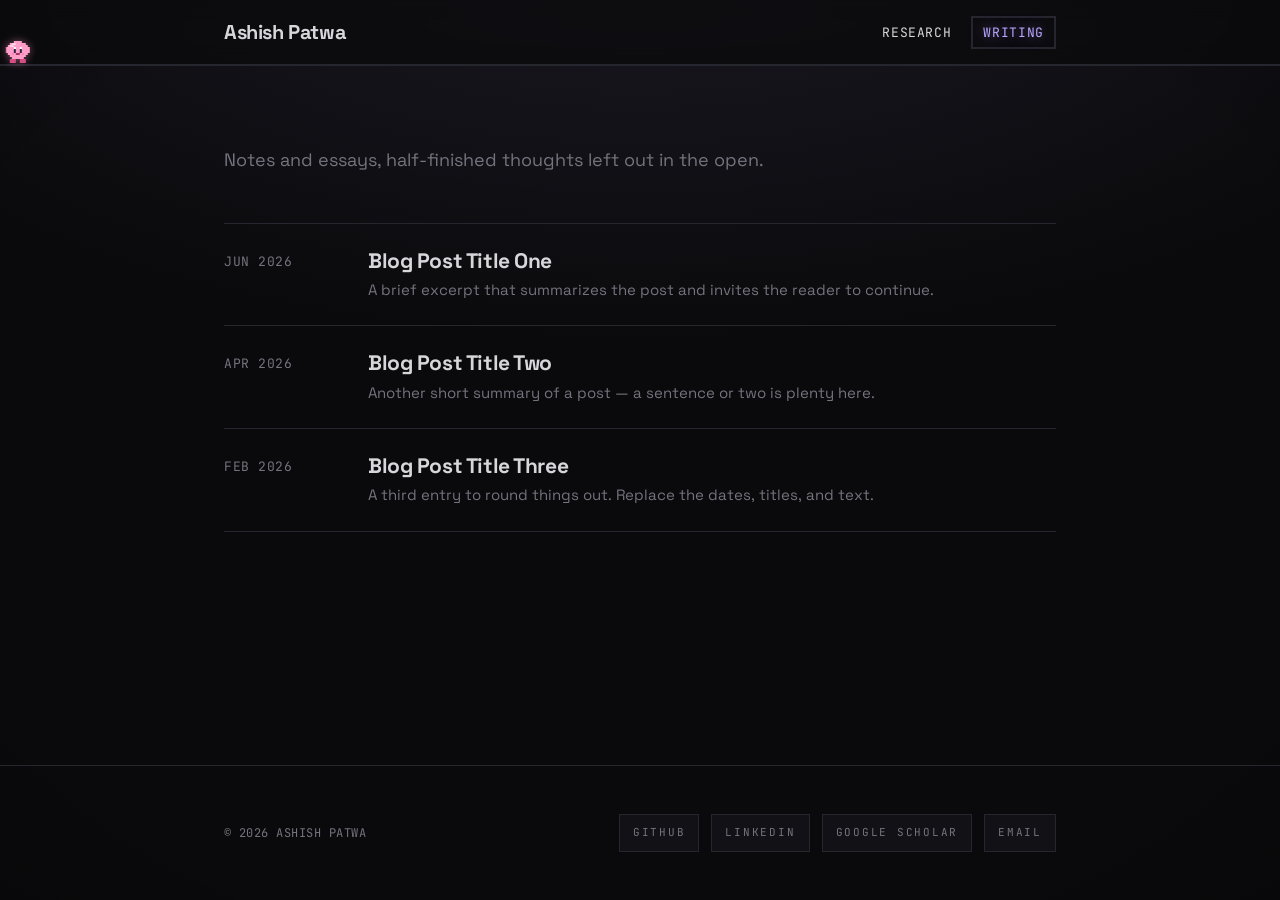
==== personal-webpage/src/sections/blogs.html @ 7896c079 "Add Ashish Patwa personal site (dark mysterious theme, research/writing pages, pixel Poyo mascot)" ====
<!DOCTYPE html>
<html lang="en">
<head>
    <meta charset="UTF-8">
    <meta name="viewport" content="width=device-width, initial-scale=1.0">
    <title>Writing — Ashish Patwa</title>
    <link rel="preconnect" href="https://fonts.googleapis.com">
    <link rel="preconnect" href="https://fonts.gstatic.com" crossorigin>
    <link href="https://fonts.googleapis.com/css2?family=Space+Grotesk:wght@400;500;700&family=JetBrains+Mono:wght@400;500;700&display=swap" rel="stylesheet">
    <link rel="stylesheet" href="../styles/design-tokens.css">
    <link rel="stylesheet" href="../styles/main.css">
</head>
<body>
    <header class="nav">
        <div class="container nav__inner">
            <a class="nav__brand" href="../index.html">Ashish Patwa</a>

            <button class="nav__toggle" id="navToggle" aria-label="Toggle navigation" aria-expanded="false" aria-controls="navList">
                <span class="nav__toggle-bar"></span>
            </button>

            <nav>
                <ul class="nav__list" id="navList">
                    <li><a class="nav__link" href="../index.html">Research</a></li>
                    <li><a class="nav__link is-active" href="blogs.html">Writing</a></li>
                </ul>
            </nav>
        </div>

        <!-- Poyo: pixel mascot — stands still, walks to where you click -->
        <div class="poyo" aria-hidden="true">
            <span class="poyo__say">poyo!</span>
            <div class="poyo__char">
                <svg class="poyo__svg" viewBox="0 0 12 11" shape-rendering="crispEdges" xmlns="http://www.w3.org/2000/svg">
                    <g fill="#ff9ec9">
                        <rect x="4" y="0" width="4" height="1"/>
                        <rect x="2" y="1" width="8" height="1"/>
                        <rect x="1" y="2" width="10" height="1"/>
                        <rect x="0" y="3" width="12" height="1"/>
                        <rect x="0" y="4" width="12" height="1"/>
                        <rect x="0" y="5" width="12" height="1"/>
                        <rect x="1" y="6" width="10" height="1"/>
                        <rect x="2" y="7" width="8" height="1"/>
                        <rect x="3" y="8" width="6" height="1"/>
                    </g>
                    <g fill="#ffd1e6">
                        <rect x="3" y="1" width="2" height="1"/>
                        <rect x="2" y="2" width="2" height="1"/>
                    </g>
                    <g fill="#ff7fb0">
                        <rect x="3" y="6" width="1" height="1"/>
                        <rect x="8" y="6" width="1" height="1"/>
                    </g>
                    <g fill="#2a2444">
                        <rect x="4" y="3" width="1" height="3"/>
                        <rect x="7" y="3" width="1" height="3"/>
                    </g>
                    <g fill="#ffffff">
                        <rect x="4" y="3" width="1" height="1"/>
                        <rect x="7" y="3" width="1" height="1"/>
                    </g>
                    <rect x="5" y="6" width="2" height="1" fill="#a83260"/>
                    <g class="poyo-feet poyo-feet--idle" fill="#d94d86">
                        <rect x="2" y="9" width="3" height="2"/>
                        <rect x="7" y="9" width="3" height="2"/>
                    </g>
                    <g class="poyo-feet poyo-feet--a" fill="#d94d86">
                        <rect x="3" y="9" width="3" height="2"/>
                        <rect x="6" y="9" width="3" height="2"/>
                    </g>
                    <g class="poyo-feet poyo-feet--b" fill="#d94d86">
                        <rect x="1" y="9" width="3" height="2"/>
                        <rect x="8" y="9" width="3" height="2"/>
                    </g>
                </svg>
            </div>
        </div>
    </header>

    <main>
        <section class="section" id="writing">
            <div class="container">
                <p class="lead">Notes and essays, half-finished thoughts left out in the open.</p>

                <ul class="post-list">
                    <li class="post">
                        <span class="post__date">Jun 2026</span>
                        <div>
                            <h3 class="post__title"><a href="#">Blog Post Title One</a></h3>
                            <p class="post__excerpt">A brief excerpt that summarizes the post and invites the reader to continue.</p>
                        </div>
                    </li>
                    <li class="post">
                        <span class="post__date">Apr 2026</span>
                        <div>
                            <h3 class="post__title"><a href="#">Blog Post Title Two</a></h3>
                            <p class="post__excerpt">Another short summary of a post — a sentence or two is plenty here.</p>
                        </div>
                    </li>
                    <li class="post">
                        <span class="post__date">Feb 2026</span>
                        <div>
                            <h3 class="post__title"><a href="#">Blog Post Title Three</a></h3>
                            <p class="post__excerpt">A third entry to round things out. Replace the dates, titles, and text.</p>
                        </div>
                    </li>
                </ul>
            </div>
        </section>
    </main>

    <footer class="footer">
        <div class="container footer__inner">
            <span class="footer__copy">© 2026 Ashish Patwa</span>
            <div class="footer__links">
                <a href="https://github.com/yourname" target="_blank" rel="noopener">GitHub</a>
                <a href="https://linkedin.com/in/yourname" target="_blank" rel="noopener">LinkedIn</a>
                <a href="https://scholar.google.com/citations?user=YOUR_ID" target="_blank" rel="noopener">Google Scholar</a>
                <a href="mailto:you@example.com">Email</a>
            </div>
        </div>
    </footer>

    <script src="../scripts/main.js"></script>
</body>
</html>
---- personal-webpage/src/styles/design-tokens.css ----
:root {
  color-scheme: dark;

  /* ---- Mysterious palette ---- */
  --paper: #0a0a0c;        /* near-black base */
  --panel: #121216;        /* faint raised surface */
  --ink: #d6d6db;          /* soft primary text (not bright white) */
  --muted: #74737e;        /* dim secondary text */
  --faint: #26262e;        /* hairline borders */
  --accent: #b9a6ff;       /* ethereal violet glow */
  --on-accent: #0a0a0c;    /* text on accent fills */

  /* ---- Type ---- */
  --font-sans: 'Space Grotesk', system-ui, -apple-system, 'Segoe UI', sans-serif;
  --font-mono: 'JetBrains Mono', 'SF Mono', ui-monospace, monospace;

  /* ---- Primitives ---- */
  --border: 1px solid var(--faint);
  --border-bold: 1px solid var(--muted);
  --shadow: none;
  --shadow-lg: 0 0 40px rgba(185, 166, 255, 0.18);
  --glow: 0 0 24px rgba(185, 166, 255, 0.20);
  --radius: 2px;

  /* ---- Layout ---- */
  --maxw: 880px;
  --gutter: 24px;

  /* ---- Spacing (4px grid) ---- */
  --s-1: 4px;
  --s-2: 8px;
  --s-3: 12px;
  --s-4: 16px;
  --s-5: 24px;
  --s-6: 32px;
  --s-7: 48px;
  --s-8: 64px;
  --s-9: 80px;
  --s-10: 96px;

  /* ---- Motion ---- */
  --t-fast: 140ms ease;
  --t-base: 240ms ease;
}
---- personal-webpage/src/styles/main.css ----
/* ============================================================
   Personal Webpage — Neo-brutalist / minimal
   ============================================================ */

*,
*::before,
*::after {
    box-sizing: border-box;
}

html {
    scroll-behavior: smooth;
    scroll-padding-top: 84px;
}

body {
    margin: 0;
    min-height: 100vh;
    display: flex;
    flex-direction: column;
    background-color: var(--paper);
    background-image:
        radial-gradient(120% 80% at 50% -10%, rgba(185, 166, 255, 0.10), transparent 60%),
        radial-gradient(100% 100% at 50% 50%, transparent 55%, rgba(0, 0, 0, 0.55) 100%);
    background-attachment: fixed;
    color: var(--ink);
    font-family: var(--font-sans);
    font-size: 17px;
    line-height: 1.6;
    -webkit-font-smoothing: antialiased;
    text-rendering: optimizeLegibility;
}

/* Push the footer to the bottom on short pages (sticky footer) */
main {
    flex: 1 0 auto;
}

/* ---------- Typography ---------- */
h1,
h2,
h3,
h4 {
    margin: 0;
    font-weight: 700;
    line-height: 1.05;
    letter-spacing: -0.02em;
}

p { margin: 0; }
a { color: inherit; text-decoration: none; }
ul { margin: 0; padding: 0; list-style: none; }
strong { font-weight: 700; }

.mark {
    color: var(--accent);
    text-shadow: 0 0 18px rgba(185, 166, 255, 0.55);
}

.cursor {
    color: var(--accent);
    text-shadow: 0 0 18px rgba(185, 166, 255, 0.6);
    animation: blink 1.2s steps(1) infinite;
}

@keyframes blink {
    50% { opacity: 0; }
}

.kicker {
    display: inline-block;
    font-family: var(--font-mono);
    font-size: 12px;
    font-weight: 500;
    text-transform: uppercase;
    letter-spacing: 0.28em;
    color: var(--muted);
    margin-bottom: var(--s-4);
}

.heading {
    font-size: 34px;
    margin-bottom: var(--s-5);
    letter-spacing: -0.01em;
}

.lead {
    font-size: 18px;
    color: var(--muted);
    margin-bottom: var(--s-7);
    max-width: 60ch;
}

/* ---------- Layout ---------- */
.container {
    width: 100%;
    max-width: var(--maxw);
    margin: 0 auto;
    padding: 0 var(--gutter);
}

.section {
    padding: var(--s-9) 0;
    border-top: var(--border);
}

/* ---------- Navigation ---------- */
.nav {
    position: sticky;
    top: 0;
    z-index: 50;
    background: rgba(10, 10, 12, 0.72);
    -webkit-backdrop-filter: blur(10px);
    backdrop-filter: blur(10px);
    border-bottom: var(--border);
}

.nav__inner {
    display: flex;
    align-items: center;
    justify-content: space-between;
    height: 64px;
}

.nav__brand {
    font-weight: 700;
    font-size: 20px;
    letter-spacing: -0.02em;
}

.nav__list {
    display: flex;
    align-items: center;
    gap: var(--s-2);
}

.nav__link {
    font-family: var(--font-mono);
    font-size: 13px;
    text-transform: uppercase;
    letter-spacing: 0.05em;
    padding: 6px 10px;
    border: 2px solid transparent;
    transition: background var(--t-fast), border-color var(--t-fast);
}

.nav__link:hover,
.nav__link.is-active {
    color: var(--accent);
    border-color: var(--faint);
    text-shadow: 0 0 14px rgba(185, 166, 255, 0.5);
}

.nav__toggle {
    display: none;
    background: var(--panel);
    border: var(--border);
    box-shadow: var(--shadow);
    width: 42px;
    height: 42px;
    cursor: pointer;
    align-items: center;
    justify-content: center;
}

.nav__toggle-bar,
.nav__toggle-bar::before,
.nav__toggle-bar::after {
    content: "";
    display: block;
    width: 20px;
    height: 2px;
    background: var(--ink);
    position: relative;
}

.nav__toggle-bar::before {
    position: absolute;
    top: -6px;
}

.nav__toggle-bar::after {
    position: absolute;
    top: 6px;
}

/* ---------- Intro ---------- */
.intro {
    padding: var(--s-9) 0 var(--s-8);
}

.intro__inner {
    display: flex;
    align-items: flex-start;
    gap: var(--s-7);
}

.avatar {
    flex: none;
    width: 128px;
    height: 128px;
    background: var(--panel);
    border: 1px solid var(--faint);
    box-shadow: var(--shadow-lg);
    display: flex;
    align-items: center;
    justify-content: center;
    font-weight: 700;
    font-size: 44px;
    color: var(--accent);
    text-shadow: 0 0 18px rgba(185, 166, 255, 0.5);
    overflow: hidden;
}

.avatar img {
    width: 100%;
    height: 100%;
    object-fit: cover;
}

.intro__title {
    font-size: 52px;
    line-height: 1.02;
    letter-spacing: -0.02em;
    margin-bottom: var(--s-4);
    text-shadow: 0 0 40px rgba(0, 0, 0, 0.6);
}

.intro__text {
    font-size: 18px;
    color: var(--muted);
    max-width: 52ch;
    line-height: 1.6;
}

.intro__links {
    display: flex;
    flex-wrap: wrap;
    gap: var(--s-3);
    margin-top: var(--s-5);
}

.intro__links a {
    font-family: var(--font-mono);
    font-size: 12px;
    text-transform: uppercase;
    letter-spacing: 0.18em;
    padding: 11px 18px;
    color: var(--muted);
    background: var(--panel);
    border: 1px solid var(--faint);
    transition: color var(--t-fast), border-color var(--t-fast), box-shadow var(--t-fast);
}

.intro__links a:hover {
    color: var(--accent);
    border-color: var(--accent);
    box-shadow: var(--glow);
}

/* ---------- About ---------- */
.prose p {
    color: var(--muted);
    font-size: 18px;
    line-height: 1.65;
}

.prose p + p {
    margin-top: var(--s-4);
}

.currently {
    display: inline-block;
    margin-top: var(--s-6);
    font-family: var(--font-mono);
    font-size: 13px;
    color: var(--ink);
    background: var(--panel);
    border: var(--border);
    box-shadow: var(--shadow);
    padding: 10px 14px;
}

.currently__label {
    font-weight: 700;
    text-transform: uppercase;
    margin-right: var(--s-2);
    padding-right: var(--s-2);
    border-right: 2px solid var(--ink);
}

/* ---------- Research (entry list) ---------- */
.entry-list {
    display: flex;
    flex-direction: column;
}

.entry {
    display: flex;
    justify-content: space-between;
    align-items: baseline;
    gap: var(--s-5);
    padding: var(--s-5) 0;
    border-top: var(--border);
}

.entry:last-child {
    border-bottom: var(--border);
}

.entry__title {
    font-size: 22px;
    font-weight: 700;
    line-height: 1.2;
    margin-bottom: 6px;
}

.entry__title a:hover {
    color: var(--accent);
    text-shadow: 0 0 16px rgba(185, 166, 255, 0.5);
}

.entry__desc {
    color: var(--muted);
    font-size: 15px;
    line-height: 1.5;
    max-width: 54ch;
}

.entry__year {
    flex: none;
    font-family: var(--font-mono);
    font-size: 12px;
    letter-spacing: 0.1em;
    color: var(--muted);
    background: var(--panel);
    border: 1px solid var(--faint);
    padding: 3px 9px;
}

/* ---------- Writing (post list) ---------- */
.post-list {
    display: flex;
    flex-direction: column;
}

.post {
    display: grid;
    grid-template-columns: 120px 1fr;
    gap: var(--s-5);
    padding: var(--s-5) 0;
    border-top: var(--border);
}

.post:last-child {
    border-bottom: var(--border);
}

.post__date {
    font-family: var(--font-mono);
    font-size: 13px;
    text-transform: uppercase;
    letter-spacing: 0.04em;
    color: var(--muted);
    padding-top: 4px;
}

.post__title {
    font-size: 21px;
    font-weight: 700;
    line-height: 1.2;
    margin-bottom: 6px;
}

.post__title a:hover {
    color: var(--accent);
    text-shadow: 0 0 16px rgba(185, 166, 255, 0.5);
}

.post__excerpt {
    color: var(--muted);
    font-size: 15px;
    line-height: 1.5;
    max-width: 58ch;
}

/* ---------- Footer ---------- */
.footer {
    padding: var(--s-7) 0;
    border-top: var(--border);
}

.footer__inner {
    display: flex;
    flex-wrap: wrap;
    align-items: center;
    justify-content: space-between;
    gap: var(--s-4);
}

.footer__copy {
    font-family: var(--font-mono);
    font-size: 12px;
    text-transform: uppercase;
    letter-spacing: 0.04em;
    color: var(--muted);
}

.footer__links {
    display: flex;
    flex-wrap: wrap;
    gap: var(--s-3);
}

.footer__links a {
    font-family: var(--font-mono);
    font-size: 11px;
    text-transform: uppercase;
    letter-spacing: 0.16em;
    padding: 9px 13px;
    color: var(--muted);
    background: var(--panel);
    border: 1px solid var(--faint);
    transition: color var(--t-fast), border-color var(--t-fast), box-shadow var(--t-fast);
}

.footer__links a:hover {
    color: var(--accent);
    border-color: var(--accent);
    box-shadow: var(--glow);
}

/* ---------- A11y ---------- */
:focus-visible {
    outline: 2px solid var(--accent);
    outline-offset: 2px;
}

/* ---------- Responsive ---------- */
@media (max-width: 768px) {
    .intro {
        padding-top: var(--s-7);
    }

    .intro__inner {
        flex-direction: column;
        gap: var(--s-5);
    }

    .intro__title {
        font-size: 38px;
    }

    .heading {
        font-size: 28px;
    }

    .entry {
        flex-direction: column;
        gap: var(--s-2);
    }

    .entry__year {
        align-self: flex-start;
        order: -1;
    }

    .post {
        grid-template-columns: 1fr;
        gap: var(--s-2);
    }

    .post__date {
        padding-top: 0;
    }
}

@media (max-width: 600px) {
    :root {
        --gutter: 16px;
    }

    .section {
        padding: var(--s-8) 0;
    }

    .nav__toggle {
        display: inline-flex;
    }

    .nav__list {
        position: absolute;
        top: 64px;
        left: 0;
        right: 0;
        flex-direction: column;
        align-items: stretch;
        gap: 0;
        background: var(--paper);
        border-bottom: var(--border);
        padding: var(--s-3) var(--gutter) var(--s-4);
        max-height: 0;
        overflow: hidden;
        transition: max-height var(--t-base);
    }

    .nav__list.is-open {
        max-height: 360px;
    }

    .nav__link {
        padding: 12px 10px;
        border: 1px solid var(--faint);
        margin-top: var(--s-2);
    }

    .intro__title {
        font-size: 34px;
    }
}

/* ---------- Reduced motion ---------- */
@media (prefers-reduced-motion: reduce) {
    html {
        scroll-behavior: auto;
    }

    * {
        transition: none !important;
        animation: none !important;
    }
}

/* ============================================================
   Poyo — pixel mascot. Stands still; walks to where you click.
   ============================================================ */
.poyo {
    position: absolute;
    bottom: 1px;
    left: 6px;
    width: 24px;
    height: 22px;
    pointer-events: none;
    z-index: 1;
    transform: scaleX(1);
    transition: left 1s linear;
}

/* contact shadow keeps him grounded */
.poyo::after {
    content: "";
    position: absolute;
    left: 50%;
    bottom: -1px;
    width: 18px;
    height: 4px;
    margin-left: -9px;
    border-radius: 50%;
    background: radial-gradient(closest-side, rgba(0, 0, 0, 0.55), transparent);
    opacity: 0.5;
    z-index: -1;
}

.poyo__say {
    position: absolute;
    bottom: 100%;
    left: 50%;
    margin-bottom: 4px;
    transform: translate(-50%, 0);
    white-space: nowrap;
    font-family: var(--font-mono);
    font-size: 9px;
    letter-spacing: 0.1em;
    color: #ff9ec9;
    background: var(--panel);
    border: 1px solid var(--faint);
    border-radius: 8px;
    padding: 2px 6px;
    opacity: 0;
    animation: poyo-say 4s ease 0.4s forwards;
}

.poyo__char {
    width: 100%;
    height: 100%;
    transform-origin: 50% 100%;
}

.poyo__svg {
    display: block;
    width: 100%;
    height: 100%;
    image-rendering: pixelated;
    image-rendering: crisp-edges;
    filter: drop-shadow(0 0 4px rgba(255, 150, 200, 0.45));
}

/* alternate walk frames are hidden until walking */
.poyo-feet--a,
.poyo-feet--b { opacity: 0; }

.poyo.is-walking .poyo__char {
    animation: poyo-bob 0.4s steps(1) infinite;
}

.poyo.is-walking .poyo-feet--idle {
    opacity: 0;
}

.poyo.is-walking .poyo-feet--a {
    animation: poyo-fa 0.4s steps(1) infinite;
}

.poyo.is-walking .poyo-feet--b {
    animation: poyo-fb 0.4s steps(1) infinite;
}

@keyframes poyo-bob {
    0%, 49.999% { transform: translateY(0); }
    50%, 100%   { transform: translateY(-1px); }
}

@keyframes poyo-fa {
    0%, 49.999% { opacity: 1; }
    50%, 100%   { opacity: 0; }
}

@keyframes poyo-fb {
    0%, 49.999% { opacity: 0; }
    50%, 100%   { opacity: 1; }
}

@keyframes poyo-say {
    0%   { opacity: 0; transform: translate(-50%, 3px) scale(0.8); }
    12%  { opacity: 1; transform: translate(-50%, 0) scale(1); }
    78%  { opacity: 1; transform: translate(-50%, 0) scale(1); }
    100% { opacity: 0; transform: translate(-50%, -2px) scale(0.95); }
}

/* Poyo rests on small screens */
@media (max-width: 600px) {
    .poyo {
        display: none;
    }
}
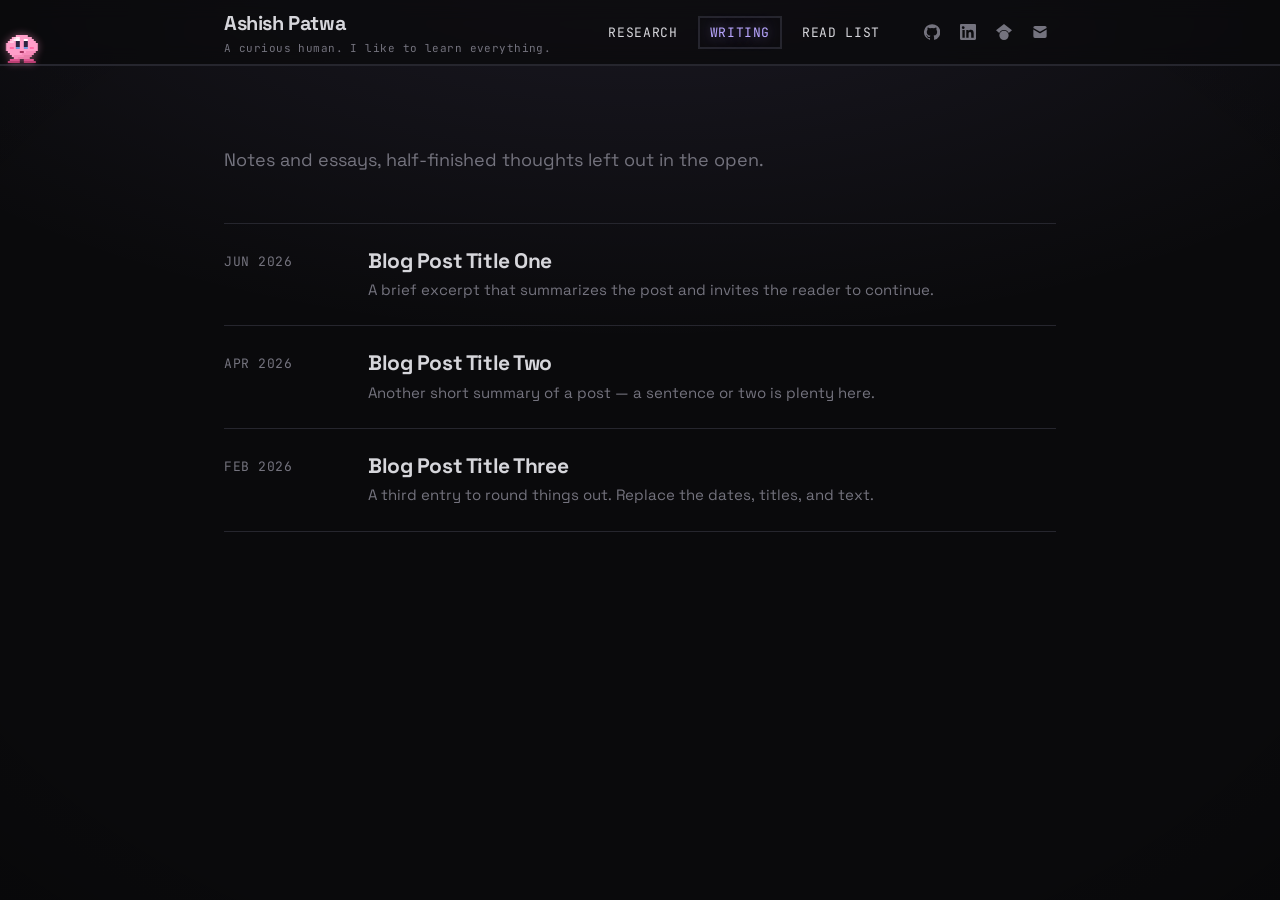
==== commit 7952aabc: "Move the tagline into the nav, drop the hero section - "A curious human. I like to learn everything." ====
--- a/personal-webpage/src/sections/blogs.html
+++ b/personal-webpage/src/sections/blogs.html
@@ -13,64 +13,129 @@
 <body>
     <header class="nav">
         <div class="container nav__inner">
-            <a class="nav__brand" href="../index.html">Ashish Patwa</a>
+            <div class="nav__identity">
+                <a class="nav__brand" href="../index.html">Ashish Patwa</a>
+                <span class="nav__tagline">A curious human. I like to learn everything.</span>
+            </div>
+
+            <div class="nav__end">
+                <nav>
+                    <ul class="nav__list" id="navList">
+                        <li><a class="nav__link" href="../index.html">Research</a></li>
+                        <li><a class="nav__link is-active" href="blogs.html">Writing</a></li>
+                        <li><a class="nav__link" href="read-list.html">Read List</a></li>
+                    </ul>
+                </nav>
+
+                <div class="nav__social">
+                    <a class="nav__icon" href="https://github.com/coder360-crypto" target="_blank" rel="noopener" aria-label="GitHub" title="GitHub">
+                        <svg viewBox="0 0 24 24" aria-hidden="true"><path d="M12 .3a12 12 0 0 0-3.8 23.4c.6.1.8-.3.8-.6v-2c-3.3.7-4-1.6-4-1.6-.6-1.4-1.4-1.8-1.4-1.8-1-.7.1-.7.1-.7 1.2.1 1.8 1.2 1.8 1.2 1 1.8 2.8 1.3 3.5 1 0-.8.4-1.3.7-1.6-2.7-.3-5.5-1.3-5.5-5.9 0-1.3.5-2.4 1.2-3.2 0-.4-.5-1.6.2-3.2 0 0 1-.3 3.3 1.2a11.5 11.5 0 0 1 6 0C17.4 5 18.4 5.3 18.4 5.3c.7 1.6.2 2.8.1 3.2.8.8 1.2 1.9 1.2 3.2 0 4.6-2.8 5.6-5.5 5.9.5.4.9 1.1.9 2.3v3.3c0 .3.2.7.8.6A12 12 0 0 0 12 .3"/></svg>
+                    </a>
+                    <a class="nav__icon" href="https://www.linkedin.com/in/ashish-patwa-182b2b223/" target="_blank" rel="noopener" aria-label="LinkedIn" title="LinkedIn">
+                        <svg viewBox="0 0 24 24" aria-hidden="true"><path d="M20.4 20.5h-3.6v-5.6c0-1.3 0-3-1.8-3s-2.1 1.4-2.1 2.9v5.7H9.4V9h3.4v1.6h.05c.5-.9 1.6-1.9 3.4-1.9 3.6 0 4.3 2.4 4.3 5.5v6.3zM5.3 7.4a2.1 2.1 0 1 1 0-4.1 2.1 2.1 0 0 1 0 4.1zm1.8 13.1H3.6V9h3.5v11.5zM22.2 0H1.8C.8 0 0 .8 0 1.7v20.6c0 .9.8 1.7 1.8 1.7h20.4c1 0 1.8-.8 1.8-1.7V1.7c0-.9-.8-1.7-1.8-1.7z"/></svg>
+                    </a>
+                    <a class="nav__icon" href="https://scholar.google.com/citations?user=6ay8-fIAAAAJ" target="_blank" rel="noopener" aria-label="Google Scholar" title="Google Scholar">
+                        <svg viewBox="0 0 24 24" aria-hidden="true"><path d="M12 24a7 7 0 1 1 0-14 7 7 0 0 1 0 14zm0-24L0 9.5l4.8 3.9A8 8 0 0 1 12 9a8 8 0 0 1 7.2 4.4L24 9.5 12 0z"/></svg>
+                    </a>
+                    <a class="nav__icon" href="mailto:ashishdevvanshi786@gmail.com" aria-label="Email" title="Email">
+                        <svg viewBox="0 0 24 24" aria-hidden="true"><path d="M2 5.5A2.5 2.5 0 0 1 4.5 3h15A2.5 2.5 0 0 1 22 5.5v.4l-10 5.9L2 5.9v-.4zm0 2.7v10.3A2.5 2.5 0 0 0 4.5 21h15a2.5 2.5 0 0 0 2.5-2.5V8.2l-9.5 5.6a1 1 0 0 1-1 0L2 8.2z"/></svg>
+                    </a>
+                </div>
+            </div>
 
             <button class="nav__toggle" id="navToggle" aria-label="Toggle navigation" aria-expanded="false" aria-controls="navList">
                 <span class="nav__toggle-bar"></span>
             </button>
-
-            <nav>
-                <ul class="nav__list" id="navList">
-                    <li><a class="nav__link" href="../index.html">Research</a></li>
-                    <li><a class="nav__link is-active" href="blogs.html">Writing</a></li>
-                </ul>
-            </nav>
         </div>
 
         <!-- Poyo: pixel mascot — stands still, walks to where you click -->
         <div class="poyo" aria-hidden="true">
             <span class="poyo__say">poyo!</span>
             <div class="poyo__char">
-                <svg class="poyo__svg" viewBox="0 0 12 11" shape-rendering="crispEdges" xmlns="http://www.w3.org/2000/svg">
+                <svg class="poyo__svg" viewBox="0 0 16 14" shape-rendering="crispEdges" xmlns="http://www.w3.org/2000/svg">
+                    <!-- body -->
                     <g fill="#ff9ec9">
-                        <rect x="4" y="0" width="4" height="1"/>
-                        <rect x="2" y="1" width="8" height="1"/>
-                        <rect x="1" y="2" width="10" height="1"/>
-                        <rect x="0" y="3" width="12" height="1"/>
-                        <rect x="0" y="4" width="12" height="1"/>
-                        <rect x="0" y="5" width="12" height="1"/>
-                        <rect x="1" y="6" width="10" height="1"/>
-                        <rect x="2" y="7" width="8" height="1"/>
-                        <rect x="3" y="8" width="6" height="1"/>
+                        <rect x="5" y="0" width="6" height="1"/>
+                        <rect x="3" y="1" width="10" height="1"/>
+                        <rect x="2" y="2" width="12" height="1"/>
+                        <rect x="1" y="3" width="14" height="1"/>
+                        <rect x="0" y="4" width="16" height="4"/>
+                        <rect x="1" y="8" width="14" height="1"/>
+                        <rect x="2" y="9" width="12" height="1"/>
+                        <rect x="3" y="10" width="10" height="1"/>
+                        <rect x="4" y="11" width="8" height="1"/>
                     </g>
-                    <g fill="#ffd1e6">
-                        <rect x="3" y="1" width="2" height="1"/>
-                        <rect x="2" y="2" width="2" height="1"/>
+                    <!-- soft upper-left sheen -->
+                    <g fill="#ffc9e2">
+                        <rect x="4" y="1" width="3" height="1"/>
+                        <rect x="3" y="2" width="3" height="1"/>
+                        <rect x="2" y="3" width="2" height="1"/>
                     </g>
-                    <g fill="#ff7fb0">
-                        <rect x="3" y="6" width="1" height="1"/>
-                        <rect x="8" y="6" width="1" height="1"/>
+                    <g fill="#ffeaf4">
+                        <rect x="5" y="1" width="2" height="1"/>
+                        <rect x="4" y="2" width="1" height="1"/>
                     </g>
-                    <g fill="#2a2444">
-                        <rect x="4" y="3" width="1" height="3"/>
-                        <rect x="7" y="3" width="1" height="3"/>
+                    <!-- lower-right shading -->
+                    <g fill="#f78ab9">
+                        <rect x="10" y="8" width="5" height="1"/>
+                        <rect x="8" y="9" width="6" height="1"/>
+                        <rect x="4" y="10" width="9" height="1"/>
+                        <rect x="4" y="11" width="8" height="1"/>
                     </g>
+                    <g fill="#ea7ea9">
+                        <rect x="9" y="10" width="4" height="1"/>
+                        <rect x="6" y="11" width="6" height="1"/>
+                    </g>
+                    <!-- blush -->
+                    <g fill="#ff6fa8">
+                        <rect x="2" y="6" width="2" height="1"/>
+                        <rect x="12" y="6" width="2" height="1"/>
+                    </g>
+                    <!-- eyes -->
                     <g fill="#ffffff">
-                        <rect x="4" y="3" width="1" height="1"/>
-                        <rect x="7" y="3" width="1" height="1"/>
+                        <rect x="5" y="2" width="2" height="1"/>
+                        <rect x="9" y="2" width="2" height="1"/>
                     </g>
-                    <rect x="5" y="6" width="2" height="1" fill="#a83260"/>
-                    <g class="poyo-feet poyo-feet--idle" fill="#d94d86">
-                        <rect x="2" y="9" width="3" height="2"/>
-                        <rect x="7" y="9" width="3" height="2"/>
+                    <g fill="#2b2540">
+                        <rect x="5" y="3" width="2" height="3"/>
+                        <rect x="9" y="3" width="2" height="3"/>
                     </g>
-                    <g class="poyo-feet poyo-feet--a" fill="#d94d86">
-                        <rect x="3" y="9" width="3" height="2"/>
-                        <rect x="6" y="9" width="3" height="2"/>
+                    <g fill="#6f9ae0">
+                        <rect x="5" y="6" width="2" height="1"/>
+                        <rect x="9" y="6" width="2" height="1"/>
                     </g>
-                    <g class="poyo-feet poyo-feet--b" fill="#d94d86">
-                        <rect x="1" y="9" width="3" height="2"/>
-                        <rect x="8" y="9" width="3" height="2"/>
+                    <!-- mouth -->
+                    <rect x="7" y="8" width="2" height="1" fill="#a83260"/>
+                    <!-- feet: idle (standing), a/b (walk cycle) -->
+                    <g class="poyo-feet poyo-feet--idle">
+                        <g fill="#dd5490">
+                            <rect x="2" y="12" width="5" height="1"/>
+                            <rect x="9" y="12" width="5" height="1"/>
+                        </g>
+                        <g fill="#bb3f73">
+                            <rect x="1" y="13" width="6" height="1"/>
+                            <rect x="9" y="13" width="6" height="1"/>
+                        </g>
+                    </g>
+                    <g class="poyo-feet poyo-feet--a">
+                        <g fill="#dd5490">
+                            <rect x="3" y="12" width="5" height="1"/>
+                            <rect x="8" y="12" width="5" height="1"/>
+                        </g>
+                        <g fill="#bb3f73">
+                            <rect x="2" y="13" width="6" height="1"/>
+                            <rect x="8" y="13" width="6" height="1"/>
+                        </g>
+                    </g>
+                    <g class="poyo-feet poyo-feet--b">
+                        <g fill="#dd5490">
+                            <rect x="1" y="12" width="5" height="1"/>
+                            <rect x="10" y="12" width="5" height="1"/>
+                        </g>
+                        <g fill="#bb3f73">
+                            <rect x="0" y="13" width="6" height="1"/>
+                            <rect x="10" y="13" width="6" height="1"/>
+                        </g>
                     </g>
                 </svg>
             </div>
@@ -109,17 +174,6 @@
         </section>
     </main>
 
-    <footer class="footer">
-        <div class="container footer__inner">
-            <span class="footer__copy">© 2026 Ashish Patwa</span>
-            <div class="footer__links">
-                <a href="https://github.com/yourname" target="_blank" rel="noopener">GitHub</a>
-                <a href="https://linkedin.com/in/yourname" target="_blank" rel="noopener">LinkedIn</a>
-                <a href="https://scholar.google.com/citations?user=YOUR_ID" target="_blank" rel="noopener">Google Scholar</a>
-                <a href="mailto:you@example.com">Email</a>
-            </div>
-        </div>
-    </footer>
 
     <script src="../scripts/main.js"></script>
 </body>
--- a/personal-webpage/src/styles/main.css
+++ b/personal-webpage/src/styles/main.css
@@ -31,7 +31,7 @@
     text-rendering: optimizeLegibility;
 }
 
-/* Push the footer to the bottom on short pages (sticky footer) */
+/* Let main fill the viewport on short pages */
 main {
     flex: 1 0 auto;
 }
@@ -122,6 +122,21 @@
     height: 64px;
 }
 
+.nav__identity {
+    display: flex;
+    flex-direction: column;
+    gap: 1px;
+    min-width: 0;
+}
+
+.nav__tagline {
+    font-family: var(--font-mono);
+    font-size: 11px;
+    letter-spacing: 0.04em;
+    color: var(--muted);
+    white-space: nowrap;
+}
+
 .nav__brand {
     font-weight: 700;
     font-size: 20px;
@@ -137,6 +152,7 @@
 .nav__link {
     font-family: var(--font-mono);
     font-size: 13px;
+    white-space: nowrap;
     text-transform: uppercase;
     letter-spacing: 0.05em;
     padding: 6px 10px;
@@ -149,6 +165,42 @@
     color: var(--accent);
     border-color: var(--faint);
     text-shadow: 0 0 14px rgba(185, 166, 255, 0.5);
+}
+
+.nav__end {
+    display: flex;
+    align-items: center;
+    gap: var(--s-5);
+}
+
+.nav__social {
+    display: flex;
+    align-items: center;
+    gap: var(--s-1);
+}
+
+.nav__icon {
+    display: flex;
+    align-items: center;
+    justify-content: center;
+    width: 32px;
+    height: 32px;
+    color: var(--muted);
+    border: 1px solid transparent;
+    transition: color var(--t-fast), border-color var(--t-fast);
+}
+
+.nav__icon svg {
+    display: block;
+    width: 16px;
+    height: 16px;
+    fill: currentColor;
+}
+
+.nav__icon:hover {
+    color: var(--accent);
+    border-color: var(--faint);
+    filter: drop-shadow(0 0 8px rgba(185, 166, 255, 0.55));
 }
 
 .nav__toggle {
@@ -384,52 +436,6 @@
     max-width: 58ch;
 }
 
-/* ---------- Footer ---------- */
-.footer {
-    padding: var(--s-7) 0;
-    border-top: var(--border);
-}
-
-.footer__inner {
-    display: flex;
-    flex-wrap: wrap;
-    align-items: center;
-    justify-content: space-between;
-    gap: var(--s-4);
-}
-
-.footer__copy {
-    font-family: var(--font-mono);
-    font-size: 12px;
-    text-transform: uppercase;
-    letter-spacing: 0.04em;
-    color: var(--muted);
-}
-
-.footer__links {
-    display: flex;
-    flex-wrap: wrap;
-    gap: var(--s-3);
-}
-
-.footer__links a {
-    font-family: var(--font-mono);
-    font-size: 11px;
-    text-transform: uppercase;
-    letter-spacing: 0.16em;
-    padding: 9px 13px;
-    color: var(--muted);
-    background: var(--panel);
-    border: 1px solid var(--faint);
-    transition: color var(--t-fast), border-color var(--t-fast), box-shadow var(--t-fast);
-}
-
-.footer__links a:hover {
-    color: var(--accent);
-    border-color: var(--accent);
-    box-shadow: var(--glow);
-}
-
 /* ---------- A11y ---------- */
 :focus-visible {
     outline: 2px solid var(--accent);
@@ -498,17 +504,31 @@
         gap: 0;
         background: var(--paper);
         border-bottom: var(--border);
-        padding: var(--s-3) var(--gutter) var(--s-4);
+        padding: 0 var(--gutter);
         max-height: 0;
+        border-bottom-width: 0;
         overflow: hidden;
-        transition: max-height var(--t-base);
+        transition: max-height var(--t-base), padding var(--t-base);
     }
 
     .nav__list.is-open {
         max-height: 360px;
+        padding-top: var(--s-3);
+        padding-bottom: var(--s-4);
+        border-bottom-width: 1px;
+    }
+
+    .nav__end {
+        gap: 0;
+    }
+
+    .nav__icon {
+        width: 36px;
+        height: 36px;
     }
 
     .nav__link {
+        display: block;
         padding: 12px 10px;
         border: 1px solid var(--faint);
         margin-top: var(--s-2);
@@ -516,6 +536,13 @@
 
     .intro__title {
         font-size: 34px;
+    }
+}
+
+/* The nav tagline is the first thing to go when the bar gets crowded */
+@media (max-width: 940px) {
+    .nav__tagline {
+        display: none;
     }
 }
 
@@ -538,8 +565,8 @@
     position: absolute;
     bottom: 1px;
     left: 6px;
-    width: 24px;
-    height: 22px;
+    width: 32px;
+    height: 28px;
     pointer-events: none;
     z-index: 1;
     transform: scaleX(1);
@@ -552,9 +579,9 @@
     position: absolute;
     left: 50%;
     bottom: -1px;
-    width: 18px;
+    width: 24px;
     height: 4px;
-    margin-left: -9px;
+    margin-left: -12px;
     border-radius: 50%;
     background: radial-gradient(closest-side, rgba(0, 0, 0, 0.55), transparent);
     opacity: 0.5;
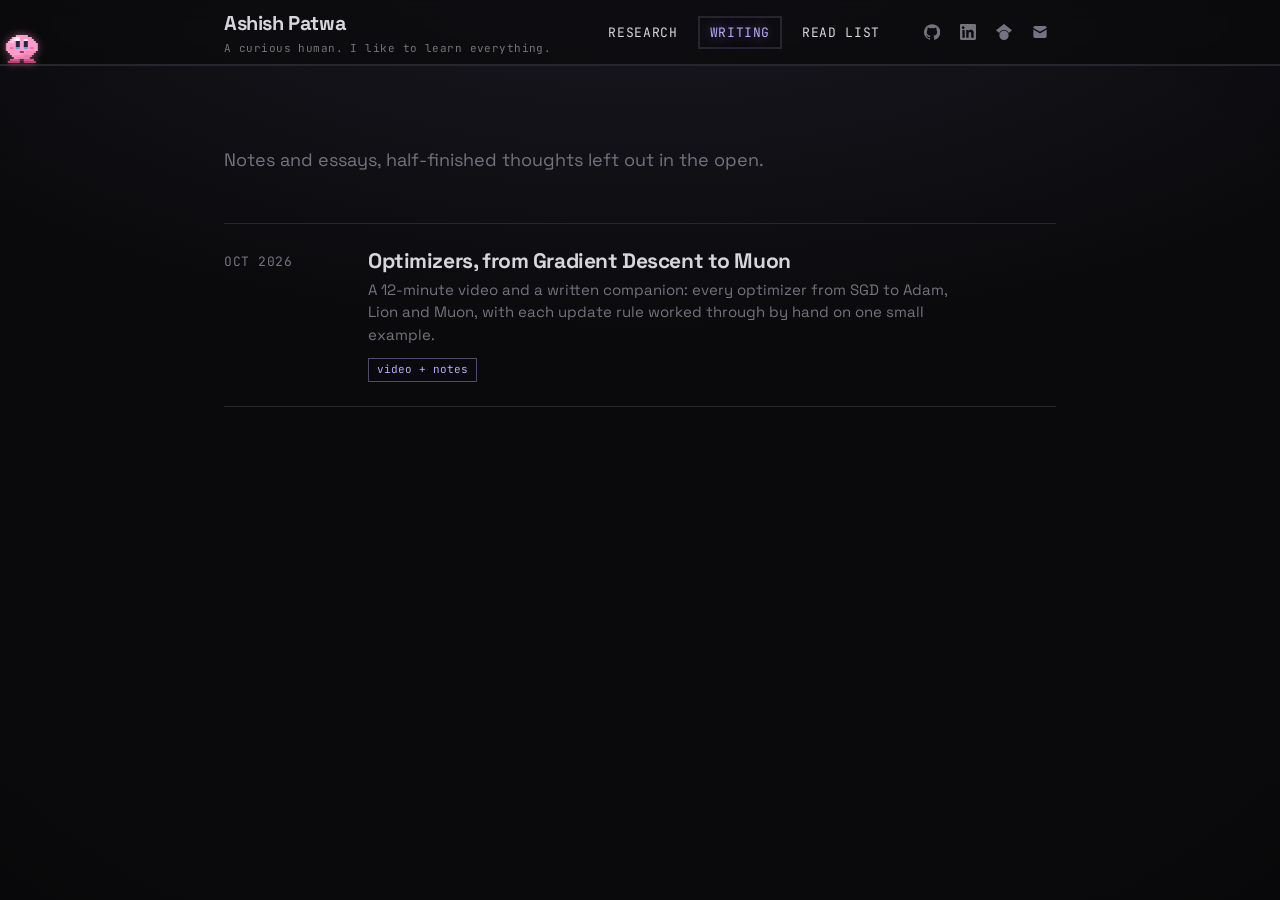
==== commit 70444b1d: "Add "Optimizers, from Gradient Descent to Muon" post with video - New post page (sections/optimizers" ====
--- a/personal-webpage/src/sections/blogs.html
+++ b/personal-webpage/src/sections/blogs.html
@@ -149,24 +149,11 @@
 
                 <ul class="post-list">
                     <li class="post">
-                        <span class="post__date">Jun 2026</span>
+                        <span class="post__date">Oct 2026</span>
                         <div>
-                            <h3 class="post__title"><a href="#">Blog Post Title One</a></h3>
-                            <p class="post__excerpt">A brief excerpt that summarizes the post and invites the reader to continue.</p>
-                        </div>
-                    </li>
-                    <li class="post">
-                        <span class="post__date">Apr 2026</span>
-                        <div>
-                            <h3 class="post__title"><a href="#">Blog Post Title Two</a></h3>
-                            <p class="post__excerpt">Another short summary of a post — a sentence or two is plenty here.</p>
-                        </div>
-                    </li>
-                    <li class="post">
-                        <span class="post__date">Feb 2026</span>
-                        <div>
-                            <h3 class="post__title"><a href="#">Blog Post Title Three</a></h3>
-                            <p class="post__excerpt">A third entry to round things out. Replace the dates, titles, and text.</p>
+                            <h3 class="post__title"><a href="optimizers.html">Optimizers, from Gradient Descent to Muon</a></h3>
+                            <p class="post__excerpt">A 12-minute video and a written companion: every optimizer from SGD to Adam, Lion and Muon, with each update rule worked through by hand on one small example.</p>
+                            <span class="post__tag">video + notes</span>
                         </div>
                     </li>
                 </ul>
--- a/personal-webpage/src/styles/main.css
+++ b/personal-webpage/src/styles/main.css
@@ -390,6 +390,217 @@
     padding: 3px 9px;
 }
 
+/* ---------- Research (bento grid) ---------- */
+.bento {
+    display: grid;
+    grid-template-columns: repeat(6, minmax(0, 1fr));
+    gap: var(--s-3);
+}
+
+.tile {
+    grid-column: span 2;
+    display: flex;
+    flex-direction: column;
+    gap: var(--s-3);
+    --tile-pad: 28px;
+    padding: var(--tile-pad);
+    background: var(--panel);
+    border: var(--border);
+    border-radius: var(--radius);
+    transition: border-color var(--t-fast), box-shadow var(--t-fast);
+}
+
+.tile:hover {
+    border-color: rgba(185, 166, 255, 0.35);
+    box-shadow: var(--glow);
+}
+
+.tile--now { grid-column: span 4; min-height: 200px; gap: var(--s-4); }
+.tile--paper { grid-column: span 3; }
+
+.tile__preview {
+    position: relative;
+    display: block;
+    margin: calc(-1 * var(--tile-pad)) calc(-1 * var(--tile-pad)) var(--s-2);
+    aspect-ratio: 16 / 9;
+    overflow: hidden;
+    border-bottom: var(--border);
+    background: repeating-linear-gradient(45deg, var(--panel) 0 10px, #16161b 10px 20px);
+}
+
+.tile__preview img {
+    position: absolute;
+    inset: 0;
+    width: 100%;
+    height: 100%;
+    object-fit: cover;
+    object-position: top;
+    z-index: 1;
+    filter: grayscale(0.35) brightness(0.85);
+    transition: filter var(--t-base), transform var(--t-base);
+}
+
+/* Diagrams sit whole inside the frame, on their own white ground */
+.tile__preview--light {
+    background: #ffffff;
+}
+
+.tile__preview .tile__preview-img--contain {
+    object-fit: contain;
+    object-position: center;
+    padding: var(--s-4);
+}
+
+.tile:hover .tile__preview img {
+    filter: none;
+    transform: scale(1.03);
+}
+
+.tile__preview-fallback {
+    position: absolute;
+    inset: 0;
+    display: flex;
+    align-items: center;
+    justify-content: center;
+    font-family: var(--font-mono);
+    font-size: 12px;
+    color: var(--muted);
+}
+
+.tile__head {
+    display: flex;
+    justify-content: space-between;
+    align-items: center;
+    gap: var(--s-3);
+}
+
+.tile__label {
+    font-family: var(--font-mono);
+    font-size: 11px;
+    font-weight: 500;
+    text-transform: uppercase;
+    letter-spacing: 0.28em;
+    color: var(--muted);
+}
+
+.tile__statement {
+    font-size: 28px;
+    font-weight: 700;
+    line-height: 1.15;
+    letter-spacing: -0.02em;
+}
+
+.tile__meta {
+    margin-top: auto;
+    font-family: var(--font-mono);
+    font-size: 12px;
+    color: var(--muted);
+}
+
+.tile__meta--accent,
+.tile__more {
+    color: var(--accent);
+}
+
+.tile__badge {
+    flex: none;
+    font-family: var(--font-mono);
+    font-size: 11px;
+    color: var(--muted);
+    border: var(--border);
+    padding: 2px 8px;
+}
+
+.tile__badge--accent {
+    color: var(--on-accent);
+    background: var(--accent);
+    border-color: var(--accent);
+}
+
+.tile__title {
+    font-size: 21px;
+    line-height: 1.2;
+    letter-spacing: -0.01em;
+}
+
+.tile__title a:hover,
+.tile__item:hover,
+.tile__links a:hover,
+.tile__actions a:hover {
+    color: var(--accent);
+    text-shadow: 0 0 16px rgba(185, 166, 255, 0.5);
+}
+
+.tile__item {
+    font-size: 17px;
+    font-weight: 700;
+    line-height: 1.25;
+}
+
+.tile__desc {
+    font-size: 14px;
+    line-height: 1.5;
+    color: var(--muted);
+}
+
+.tile__actions,
+.tile__more {
+    margin-top: auto;
+    font-family: var(--font-mono);
+    font-size: 12px;
+}
+
+.tile__actions {
+    display: flex;
+    gap: var(--s-4);
+}
+
+.tile__links li + li {
+    border-top: var(--border);
+}
+
+.tile__links a {
+    display: flex;
+    justify-content: space-between;
+    padding: 6px 0;
+    font-size: 15px;
+}
+
+.tile__links a > span:last-child {
+    color: var(--muted);
+}
+
+.tile__link-name {
+    display: inline-flex;
+    align-items: center;
+    gap: 10px;
+}
+
+.tile__icon {
+    width: 16px;
+    height: 16px;
+    flex: none;
+    fill: var(--muted);
+    transition: fill var(--t-fast);
+}
+
+.tile__links a:hover .tile__icon {
+    fill: var(--accent);
+}
+
+.tile__chips {
+    display: flex;
+    flex-wrap: wrap;
+    gap: var(--s-2);
+    font-family: var(--font-mono);
+    font-size: 12px;
+}
+
+.tile__chips li {
+    border: var(--border);
+    padding: 4px 10px;
+}
+
 /* ---------- Writing (post list) ---------- */
 .post-list {
     display: flex;
@@ -436,6 +647,402 @@
     max-width: 58ch;
 }
 
+/* ---------- Article (single post) ---------- */
+.container--wide {
+    max-width: 1040px;
+}
+
+.article {
+    padding: var(--s-8) 0 var(--s-10);
+}
+
+.article__back {
+    font-family: var(--font-mono);
+    font-size: 12px;
+    letter-spacing: 0.2em;
+    text-transform: uppercase;
+    color: var(--muted);
+}
+
+.article__back:hover { color: var(--accent); }
+
+.article__header {
+    display: flex;
+    flex-direction: column;
+    gap: var(--s-4);
+    margin-top: var(--s-7);
+    padding-bottom: var(--s-7);
+    border-bottom: var(--border);
+}
+
+.article__kicker,
+.rail__label {
+    font-family: var(--font-mono);
+    font-size: 11px;
+    letter-spacing: 0.28em;
+    text-transform: uppercase;
+    color: var(--muted);
+}
+
+.article__kicker { color: var(--accent); }
+
+.article__title {
+    font-size: 56px;
+    line-height: 1.02;
+    letter-spacing: -0.03em;
+    max-width: 18ch;
+}
+
+.article__dek {
+    font-size: 20px;
+    line-height: 1.5;
+    color: var(--muted);
+    max-width: 52ch;
+}
+
+.article__meta {
+    display: flex;
+    flex-wrap: wrap;
+    gap: var(--s-5);
+    margin: 0;
+    font-family: var(--font-mono);
+    font-size: 12px;
+    color: var(--muted);
+}
+
+.article__meta div { display: flex; gap: var(--s-2); }
+.article__meta dd { margin: 0; color: var(--ink); }
+
+.article__layout {
+    display: flex;
+    flex-wrap: wrap;
+    align-items: flex-start;
+    gap: 56px;
+    padding-top: var(--s-7);
+}
+
+.article__rail {
+    flex: 1 1 200px;
+    max-width: 220px;
+    display: flex;
+    flex-direction: column;
+    gap: var(--s-6);
+}
+
+@media (min-width: 900px) {
+    .article__rail {
+        position: sticky;
+        top: 88px;
+        max-height: calc(100vh - 112px);
+        overflow-y: auto;
+        scrollbar-width: thin;
+    }
+}
+
+.toc {
+    display: flex;
+    flex-direction: column;
+    gap: var(--s-1);
+}
+
+.toc .rail__label { margin-bottom: 10px; }
+
+.toc__link {
+    font-size: 14px;
+    padding: 6px 0 6px 12px;
+    border-left: 2px solid var(--faint);
+    color: var(--muted);
+    transition: color var(--t-fast), border-color var(--t-fast);
+}
+
+.toc__link:hover,
+.toc__link.is-current {
+    color: var(--ink);
+    border-left-color: var(--accent);
+}
+
+.rail__group {
+    display: flex;
+    flex-direction: column;
+    gap: 10px;
+}
+
+.rail__copy {
+    align-self: flex-start;
+    padding: 0;
+    border: 0;
+    background: none;
+    font-family: var(--font-mono);
+    font-size: 12px;
+    color: var(--ink);
+    cursor: pointer;
+}
+
+.rail__copy:hover { color: var(--accent); }
+
+.article__body {
+    flex: 999 1 560px;
+    min-width: 0;
+    max-width: 680px;
+    display: flex;
+    flex-direction: column;
+    gap: var(--s-5);
+    font-size: 18px;
+    line-height: 1.75;
+}
+
+.article__body a {
+    overflow-wrap: anywhere;
+    color: var(--accent);
+    border-bottom: 1px solid rgba(185, 166, 255, 0.4);
+}
+
+.article__body h2 {
+    margin-top: var(--s-5);
+    font-size: 28px;
+    line-height: 1.15;
+    scroll-margin-top: 96px;
+}
+
+.article__lede {
+    font-size: 21px;
+    line-height: 1.6;
+    scroll-margin-top: 96px;
+}
+
+.article__lede::first-letter {
+    float: left;
+    font-size: 64px;
+    line-height: 0.9;
+    font-weight: 700;
+    color: var(--accent);
+    margin: 6px 12px 0 0;
+}
+
+.article__num {
+    font-family: var(--font-mono);
+    font-size: 14px;
+    color: var(--accent);
+    margin-right: var(--s-3);
+}
+
+.callout {
+    display: flex;
+    flex-direction: column;
+    gap: 6px;
+    padding: 20px 24px;
+    background: var(--panel);
+    border: var(--border);
+    border-radius: var(--radius);
+}
+
+.callout .rail__label { color: var(--accent); }
+.callout p { font-size: 16px; line-height: 1.6; }
+
+.figure {
+    margin: var(--s-2) 0;
+    display: flex;
+    flex-direction: column;
+    gap: 10px;
+}
+
+.figure__frame {
+    height: 280px;
+    display: flex;
+    align-items: center;
+    justify-content: center;
+    border: var(--border);
+    background: repeating-linear-gradient(45deg, var(--panel) 0 10px, #16161b 10px 20px);
+    font-family: var(--font-mono);
+    font-size: 12px;
+    color: var(--muted);
+}
+
+.figure img { width: 100%; height: auto; border: var(--border); }
+
+.figure figcaption {
+    font-family: var(--font-mono);
+    font-size: 12px;
+    color: var(--muted);
+}
+
+.code {
+    margin: 0;
+    background: var(--panel);
+    border: var(--border);
+    border-radius: var(--radius);
+    font-family: var(--font-mono);
+    font-size: 14px;
+    line-height: 1.7;
+    overflow-x: auto;
+}
+
+.code__file {
+    display: block;
+    padding: 8px 16px;
+    border-bottom: var(--border);
+    font-size: 12px;
+    color: var(--muted);
+}
+
+.code code {
+    display: block;
+    padding: 16px;
+}
+
+.byline {
+    display: flex;
+    align-items: center;
+    gap: var(--s-4);
+    margin-top: var(--s-6);
+    padding-top: var(--s-5);
+    border-top: var(--border);
+}
+
+.byline__avatar {
+    width: 44px;
+    height: 44px;
+    flex: none;
+    display: flex;
+    align-items: center;
+    justify-content: center;
+    border-radius: 50%;
+    background: var(--panel);
+    border: var(--border);
+    font-family: var(--font-mono);
+    font-size: 13px;
+    color: var(--accent);
+}
+
+.byline__text {
+    flex-grow: 1;
+    display: flex;
+    flex-direction: column;
+    gap: 2px;
+    font-size: 15px;
+    line-height: 1.4;
+}
+
+.byline__text span { font-size: 13px; color: var(--muted); }
+
+.article__body .byline__reply {
+    font-family: var(--font-mono);
+    font-size: 13px;
+    padding: 12px 16px;
+    border: 1px solid var(--accent);
+}
+
+.article__video {
+    margin-top: var(--s-7);
+    scroll-margin-top: 96px;
+}
+
+.article__video video {
+    display: block;
+    width: 100%;
+    aspect-ratio: 16 / 9;
+    background: #000;
+    border: var(--border);
+    border-radius: var(--radius);
+    box-shadow: var(--shadow-lg);
+}
+
+.article__body h3 {
+    margin-top: var(--s-3);
+    font-size: 20px;
+    line-height: 1.25;
+}
+
+.article__body ul,
+.article__body ol {
+    display: flex;
+    flex-direction: column;
+    gap: var(--s-2);
+    padding-left: 1.4em;
+}
+
+.article__body ul { list-style: square; }
+.article__body ol { list-style: decimal; }
+.article__body li::marker { color: var(--accent); }
+
+.article__body ul ul {
+    margin-top: var(--s-2);
+    list-style: circle;
+}
+
+.math-block {
+    overflow-x: auto;
+    overflow-y: hidden;
+    padding: var(--s-1) 0;
+}
+
+.article__body .katex {
+    position: relative; /* contains KaTeX's hidden MathML so it can't widen the page */
+    font-size: 1.05em;
+}
+.article__body .katex-display {
+    margin: 0;
+    overflow-x: auto;
+    overflow-y: hidden;
+}
+
+.table-wrap {
+    overflow-x: auto;
+    border: var(--border);
+    border-radius: var(--radius);
+}
+
+.table-wrap table {
+    width: 100%;
+    border-collapse: collapse;
+    font-size: 14px;
+    line-height: 1.5;
+}
+
+.table-wrap th,
+.table-wrap td {
+    padding: 8px 12px;
+    text-align: left;
+    white-space: nowrap;
+    border-bottom: var(--border);
+}
+
+.table-wrap th {
+    background: var(--panel);
+    font-family: var(--font-mono);
+    font-size: 11px;
+    font-weight: 500;
+    letter-spacing: 0.08em;
+    text-transform: uppercase;
+    color: var(--muted);
+}
+
+.table-wrap tr:last-child td { border-bottom: 0; }
+
+.article__body code {
+    font-family: var(--font-mono);
+    font-size: 0.85em;
+    padding: 1px 5px;
+    background: var(--panel);
+    border: var(--border);
+}
+
+@media (max-width: 760px) {
+    .article__title { font-size: 38px; }
+    .article__layout { gap: var(--s-6); }
+    .article__rail { max-width: none; }
+}
+
+.post__tag {
+    display: inline-block;
+    margin-top: var(--s-3);
+    font-family: var(--font-mono);
+    font-size: 11px;
+    color: var(--accent);
+    border: 1px solid rgba(185, 166, 255, 0.4);
+    padding: 2px 8px;
+}
+
 /* ---------- A11y ---------- */
 :focus-visible {
     outline: 2px solid var(--accent);
@@ -478,6 +1085,36 @@
 
     .post__date {
         padding-top: 0;
+    }
+
+    .bento {
+        grid-template-columns: repeat(2, minmax(0, 1fr));
+    }
+
+    .tile,
+    .tile--paper {
+        grid-column: span 1;
+    }
+
+    .tile--now {
+        grid-column: span 2;
+    }
+}
+
+@media (max-width: 560px) {
+    .bento {
+        grid-template-columns: 1fr;
+    }
+
+    .tile,
+    .tile--now,
+    .tile--paper {
+        grid-column: auto;
+        --tile-pad: var(--s-5);
+    }
+
+    .tile__statement {
+        font-size: 24px;
     }
 }
 
